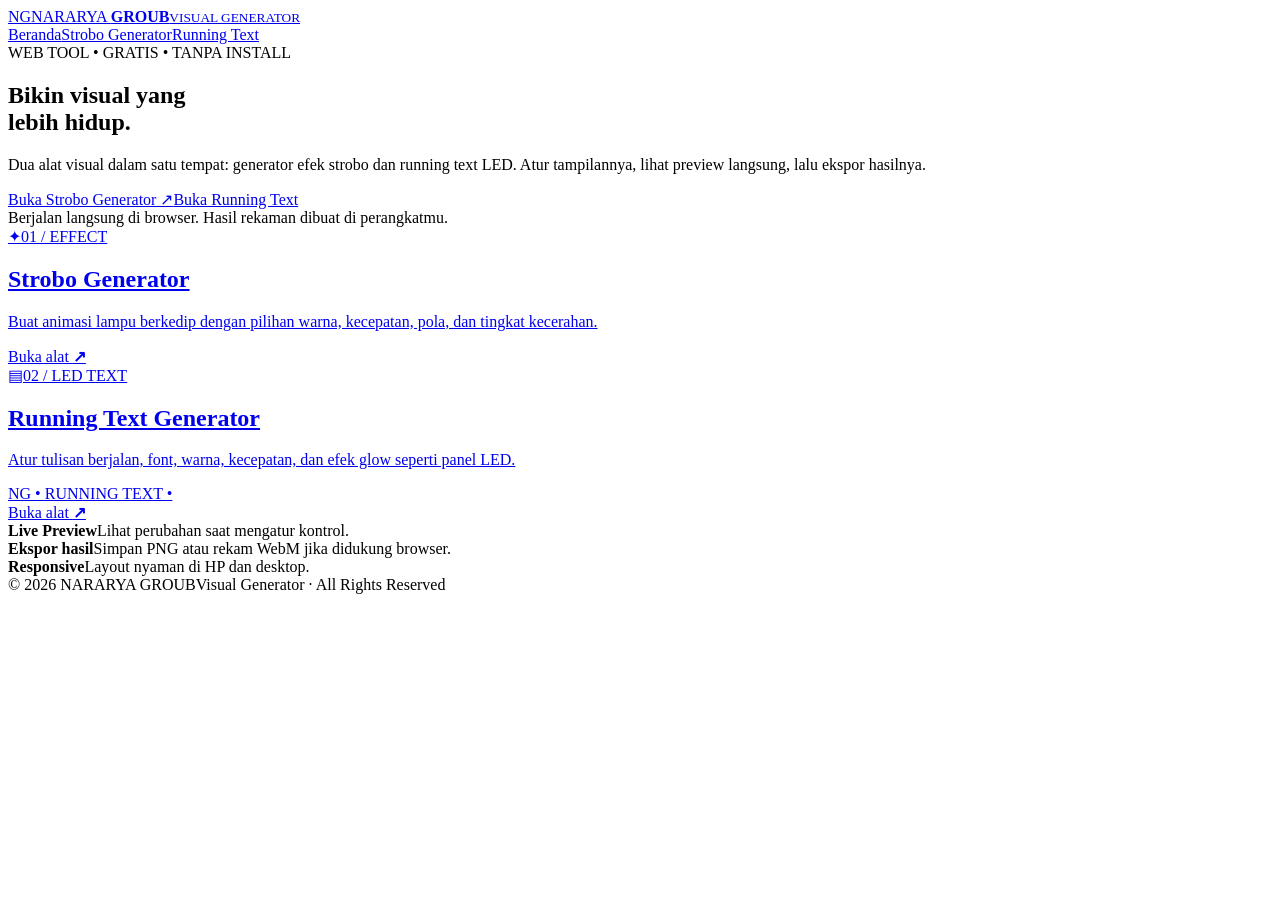
==== index.html @ 262e6a37 "Add Strobo and Running Text Generator website" ====
<!doctype html>
<html lang="id"><head><meta charset="utf-8"><meta name="viewport" content="width=device-width,initial-scale=1"><meta name="theme-color" content="#101116"><meta name="description" content="Generator strobo dan running text berbasis browser oleh Nararya Groub."><title>Nararya Groub | Strobo & Running Text Generator</title><link rel="stylesheet" href="assets/style.css"></head>
<body><header class="topbar"><a class="brand" href="index.html"><span class="brand-mark">NG</span><span>NARARYA <b>GROUB</b><small>VISUAL GENERATOR</small></span></a><nav><a class="active" href="index.html">Beranda</a><a href="strobo.html">Strobo Generator</a><a href="running-text.html">Running Text</a></nav></header>
<main class="container"><section class="hero"><div class="eyebrow"><span class="pulse"></span> WEB TOOL • GRATIS • TANPA INSTALL</div><h1>Bikin visual yang<br><span class="gradient">lebih hidup.</span></h1><p class="lead">Dua alat visual dalam satu tempat: generator efek strobo dan running text LED. Atur tampilannya, lihat preview langsung, lalu ekspor hasilnya.</p><div class="hero-actions"><a class="btn btn-primary" href="strobo.html">Buka Strobo Generator ↗</a><a class="btn btn-secondary" href="running-text.html">Buka Running Text</a></div><div class="hero-note">Berjalan langsung di browser. Hasil rekaman dibuat di perangkatmu.</div></section>
<section class="tool-grid"><a class="tool-card" href="strobo.html"><div class="card-top"><span class="icon-box">✦</span><span class="tag">01 / EFFECT</span></div><h2>Strobo Generator</h2><p>Buat animasi lampu berkedip dengan pilihan warna, kecepatan, pola, dan tingkat kecerahan.</p><div class="mini-preview strobo-mini"><i></i><i></i><i></i><i></i><i></i><i></i></div><span class="card-link">Buka alat <b>↗</b></span></a>
<a class="tool-card" href="running-text.html"><div class="card-top"><span class="icon-box">▤</span><span class="tag">02 / LED TEXT</span></div><h2>Running Text Generator</h2><p>Atur tulisan berjalan, font, warna, kecepatan, dan efek glow seperti panel LED.</p><div class="mini-preview text-mini"><span>NG • RUNNING TEXT •</span></div><span class="card-link">Buka alat <b>↗</b></span></a></section>
<section class="info-strip"><div><strong>Live Preview</strong><span>Lihat perubahan saat mengatur kontrol.</span></div><div><strong>Ekspor hasil</strong><span>Simpan PNG atau rekam WebM jika didukung browser.</span></div><div><strong>Responsive</strong><span>Layout nyaman di HP dan desktop.</span></div></section></main><footer class="footer"><span>© 2026 NARARYA GROUB</span><span>Visual Generator · All Rights Reserved</span></footer></body></html>
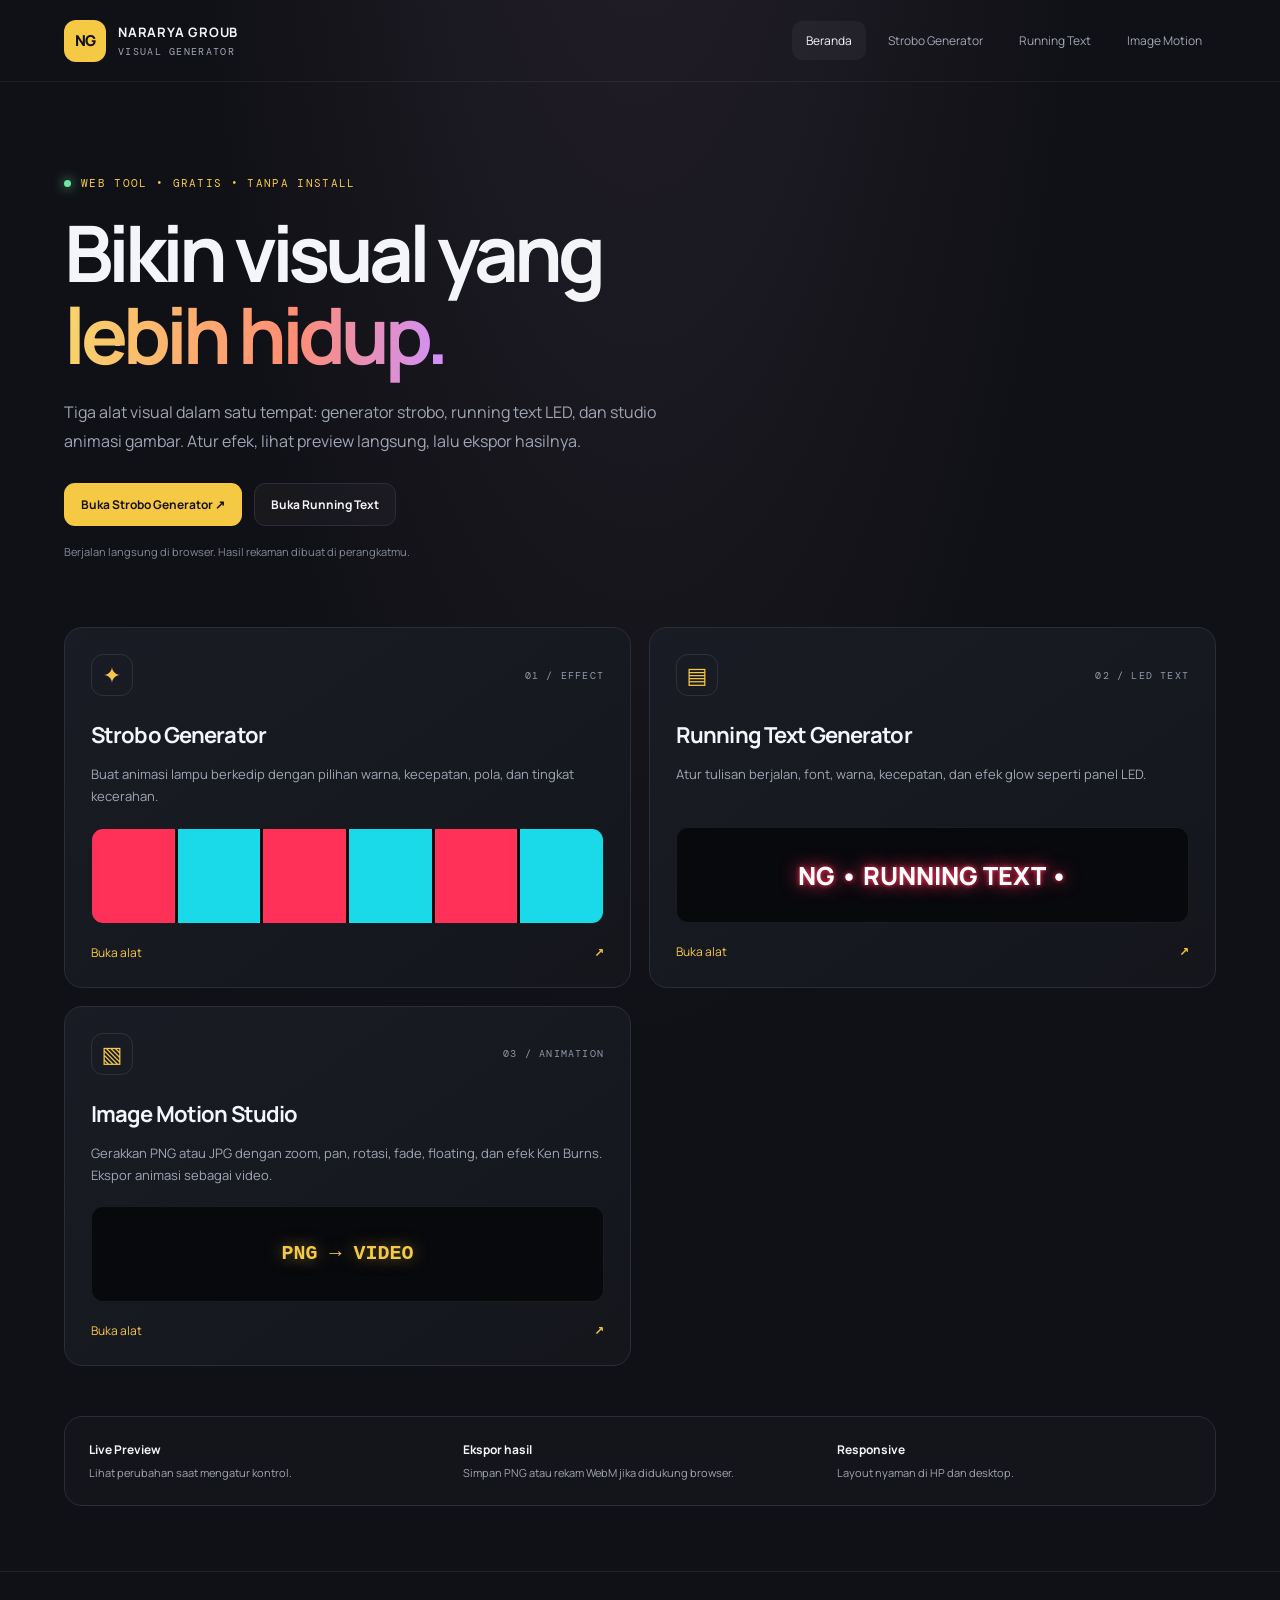
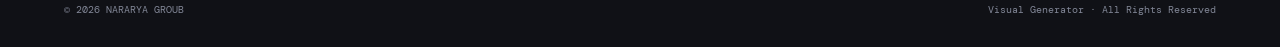
==== commit b84f0a40: "Link Image Motion Studio across website" ====
--- a/index.html
+++ b/index.html
@@ -1,7 +1,7 @@
 <!doctype html>
-<html lang="id"><head><meta charset="utf-8"><meta name="viewport" content="width=device-width,initial-scale=1"><meta name="theme-color" content="#101116"><meta name="description" content="Generator strobo dan running text berbasis browser oleh Nararya Groub."><title>Nararya Groub | Strobo & Running Text Generator</title><link rel="stylesheet" href="assets/style.css"></head>
-<body><header class="topbar"><a class="brand" href="index.html"><span class="brand-mark">NG</span><span>NARARYA <b>GROUB</b><small>VISUAL GENERATOR</small></span></a><nav><a class="active" href="index.html">Beranda</a><a href="strobo.html">Strobo Generator</a><a href="running-text.html">Running Text</a></nav></header>
-<main class="container"><section class="hero"><div class="eyebrow"><span class="pulse"></span> WEB TOOL • GRATIS • TANPA INSTALL</div><h1>Bikin visual yang<br><span class="gradient">lebih hidup.</span></h1><p class="lead">Dua alat visual dalam satu tempat: generator efek strobo dan running text LED. Atur tampilannya, lihat preview langsung, lalu ekspor hasilnya.</p><div class="hero-actions"><a class="btn btn-primary" href="strobo.html">Buka Strobo Generator ↗</a><a class="btn btn-secondary" href="running-text.html">Buka Running Text</a></div><div class="hero-note">Berjalan langsung di browser. Hasil rekaman dibuat di perangkatmu.</div></section>
+<html lang="id"><head><meta charset="utf-8"><meta name="viewport" content="width=device-width,initial-scale=1"><meta name="theme-color" content="#101116"><meta name="description" content="Generator strobo dan running text berbasis browser oleh Nararya Groub."><title>Nararya Groub | Strobo & Running Text Generator</title><link rel="stylesheet" href="assets/style.css"><style>.motion-label{font:700 20px monospace;color:#f6c945;text-shadow:0 0 16px #f6c94580}</style></head>
+<body><header class="topbar"><a class="brand" href="index.html"><span class="brand-mark">NG</span><span>NARARYA <b>GROUB</b><small>VISUAL GENERATOR</small></span></a><nav><a class="active" href="index.html">Beranda</a><a href="strobo.html">Strobo Generator</a><a href="running-text.html">Running Text</a><a href="image-motion.html">Image Motion</a></nav></header>
+<main class="container"><section class="hero"><div class="eyebrow"><span class="pulse"></span> WEB TOOL • GRATIS • TANPA INSTALL</div><h1>Bikin visual yang<br><span class="gradient">lebih hidup.</span></h1><p class="lead">Tiga alat visual dalam satu tempat: generator strobo, running text LED, dan studio animasi gambar. Atur efek, lihat preview langsung, lalu ekspor hasilnya.</p><div class="hero-actions"><a class="btn btn-primary" href="strobo.html">Buka Strobo Generator ↗</a><a class="btn btn-secondary" href="running-text.html">Buka Running Text</a></div><div class="hero-note">Berjalan langsung di browser. Hasil rekaman dibuat di perangkatmu.</div></section>
 <section class="tool-grid"><a class="tool-card" href="strobo.html"><div class="card-top"><span class="icon-box">✦</span><span class="tag">01 / EFFECT</span></div><h2>Strobo Generator</h2><p>Buat animasi lampu berkedip dengan pilihan warna, kecepatan, pola, dan tingkat kecerahan.</p><div class="mini-preview strobo-mini"><i></i><i></i><i></i><i></i><i></i><i></i></div><span class="card-link">Buka alat <b>↗</b></span></a>
-<a class="tool-card" href="running-text.html"><div class="card-top"><span class="icon-box">▤</span><span class="tag">02 / LED TEXT</span></div><h2>Running Text Generator</h2><p>Atur tulisan berjalan, font, warna, kecepatan, dan efek glow seperti panel LED.</p><div class="mini-preview text-mini"><span>NG • RUNNING TEXT •</span></div><span class="card-link">Buka alat <b>↗</b></span></a></section>
+<a class="tool-card" href="running-text.html"><div class="card-top"><span class="icon-box">▤</span><span class="tag">02 / LED TEXT</span></div><h2>Running Text Generator</h2><p>Atur tulisan berjalan, font, warna, kecepatan, dan efek glow seperti panel LED.</p><div class="mini-preview text-mini"><span>NG • RUNNING TEXT •</span></div><span class="card-link">Buka alat <b>↗</b></span></a><a class="tool-card" href="image-motion.html"><div class="card-top"><span class="icon-box">▧</span><span class="tag">03 / ANIMATION</span></div><h2>Image Motion Studio</h2><p>Gerakkan PNG atau JPG dengan zoom, pan, rotasi, fade, floating, dan efek Ken Burns. Ekspor animasi sebagai video.</p><div class="mini-preview"><span class="motion-label">PNG → VIDEO</span></div><span class="card-link">Buka alat <b>↗</b></span></a></section>
 <section class="info-strip"><div><strong>Live Preview</strong><span>Lihat perubahan saat mengatur kontrol.</span></div><div><strong>Ekspor hasil</strong><span>Simpan PNG atau rekam WebM jika didukung browser.</span></div><div><strong>Responsive</strong><span>Layout nyaman di HP dan desktop.</span></div></section></main><footer class="footer"><span>© 2026 NARARYA GROUB</span><span>Visual Generator · All Rights Reserved</span></footer></body></html>
--- a/assets/style.css
+++ b/assets/style.css
@@ -0,0 +1,3 @@
+@import url('https://fonts.googleapis.com/css2?family=DM+Mono:wght@400;500&family=Manrope:wght@400;500;600;700;800&display=swap');
+:root{--bg:#101116;--panel:#171920;--panel2:#1d2029;--line:#2a2e3a;--text:#f4f5f8;--muted:#a1a6b5;--accent:#f6c945;--red:#ff3158;--radius:18px}*{box-sizing:border-box}html{scroll-behavior:smooth}body{margin:0;background:radial-gradient(ellipse at 50% -25%,#25202b 0,transparent 50%),var(--bg);color:var(--text);font-family:Manrope,system-ui,sans-serif;min-height:100vh}a{color:inherit;text-decoration:none}.topbar{height:82px;border-bottom:1px solid #ffffff0e;display:flex;align-items:center;justify-content:space-between;padding:0 max(5vw,20px);gap:24px}.brand{display:flex;align-items:center;gap:12px;font-size:13px;font-weight:700;letter-spacing:.06em}.brand small{display:block;color:var(--muted);font:10px 'DM Mono',monospace;letter-spacing:.13em;margin-top:4px}.brand-mark{display:grid;place-items:center;width:42px;height:42px;background:var(--accent);color:#111;border-radius:12px;font-weight:900;letter-spacing:-.08em;font-size:15px}.topbar nav{display:flex;gap:8px;align-items:center}.topbar nav a{font-size:12px;color:var(--muted);padding:11px 14px;border-radius:10px}.topbar nav a:hover,.topbar nav a.active{color:var(--text);background:#ffffff0b}.container{width:min(1160px,90%);margin:auto}.hero{padding:94px 0 68px;max-width:800px}.eyebrow,.tag,.panel-heading,.small-label{font:11px 'DM Mono',monospace;letter-spacing:.12em}.eyebrow{color:var(--accent);display:flex;align-items:center;gap:10px}.pulse{height:7px;width:7px;border-radius:50%;background:#6ee7a4;box-shadow:0 0 12px #6ee7a4}.hero h1,.page-heading h1{font-size:clamp(42px,7vw,78px);line-height:1.05;letter-spacing:-.065em;margin:22px 0}.gradient{background:linear-gradient(95deg,#f8d66a,#ff8d73 60%,#ce91ff);color:transparent;background-clip:text}.lead{max-width:650px;color:var(--muted);font-size:16px;line-height:1.8}.hero-actions{display:flex;gap:12px;flex-wrap:wrap;margin-top:28px}.btn{border:1px solid transparent;border-radius:11px;padding:12px 16px;display:inline-flex;align-items:center;justify-content:center;gap:8px;font:700 12px Manrope,sans-serif;cursor:pointer;transition:.18s}.btn:hover{transform:translateY(-2px);filter:brightness(1.08)}.btn-primary{background:var(--accent);color:#17140a}.btn-secondary{background:#ffffff08;border-color:var(--line);color:var(--text)}.hero-note,.hint{font-size:11px;color:#858b9b;margin-top:18px}.tool-grid{display:grid;grid-template-columns:repeat(2,minmax(0,1fr));gap:18px}.tool-card{padding:26px;border:1px solid var(--line);border-radius:var(--radius);background:linear-gradient(145deg,#1a1c25,#14161c);transition:.2s}.tool-card:hover{border-color:#77717b;transform:translateY(-3px)}.card-top{display:flex;align-items:center;justify-content:space-between}.icon-box{display:grid;place-items:center;width:42px;height:42px;border:1px solid #ffffff18;border-radius:12px;color:var(--accent);font-size:22px}.tag,.small-label{color:#9298a9;font-size:10px}.tool-card h2{font-size:22px;margin:24px 0 8px;letter-spacing:-.04em}.tool-card p{font-size:13px;color:var(--muted);line-height:1.7;min-height:44px}.mini-preview{height:96px;border:1px solid #ffffff13;border-radius:12px;margin:20px 0;overflow:hidden;display:flex;align-items:center;justify-content:center;background:#08090d}.strobo-mini{gap:3px}.strobo-mini i{width:16.66%;height:100%;animation:blink .5s infinite alternate}.strobo-mini i:nth-child(odd){background:#ff3158}.strobo-mini i:nth-child(even){background:#1ad9e9;animation-delay:.25s}@keyframes blink{from{opacity:.25}to{opacity:1}}.text-mini span{font-size:clamp(14px,2.5vw,25px);font-weight:900;color:#fff;text-shadow:0 0 5px #ff3158,0 0 18px #ff3158;white-space:nowrap}.card-link{font-size:12px;color:var(--accent);display:flex;justify-content:space-between}.info-strip{display:grid;grid-template-columns:repeat(3,1fr);gap:20px;margin:50px 0 65px;padding:24px;border:1px solid var(--line);border-radius:var(--radius);background:#ffffff04}.info-strip div{display:flex;flex-direction:column;gap:7px}.info-strip strong{font-size:12px}.info-strip span{font-size:11px;color:var(--muted);line-height:1.5}.footer{border-top:1px solid #ffffff12;min-height:76px;padding:22px max(5vw,20px);display:flex;justify-content:space-between;align-items:center;color:#828797;font:10px 'DM Mono',monospace;gap:15px}.footer a{color:var(--accent)}.tool-page{padding-top:45px;padding-bottom:65px}.page-heading{display:flex;justify-content:space-between;align-items:center;gap:20px;margin-bottom:28px}.page-heading h1{font-size:clamp(35px,5vw,54px);margin:12px 0}.page-heading p{font-size:13px;color:var(--muted);margin:0}.status-pill{font:10px 'DM Mono',monospace;color:#9de6b8;border:1px solid #5dca8c45;border-radius:99px;padding:9px 12px;white-space:nowrap}.status-pill i{display:inline-block;width:6px;height:6px;background:#69d995;border-radius:50%;margin-right:7px}.workspace{display:grid;grid-template-columns:minmax(0,1.65fr) minmax(270px,.8fr);gap:18px;align-items:start}.preview-panel,.controls-panel{border:1px solid var(--line);border-radius:var(--radius);background:#171920;padding:18px;min-width:0}.panel-heading{display:flex;justify-content:space-between;align-items:center;color:#dfe1e9;margin-bottom:16px}.preview-panel canvas{width:100%;height:auto;aspect-ratio:16/9;display:block;background:#07080c;border:1px solid #ffffff13;border-radius:10px}.preview-actions{display:flex;gap:8px;flex-wrap:wrap;margin-top:14px}.preview-actions .btn{font-size:11px;padding:10px 12px}.controls-panel .field{display:block;font-size:11px;color:#d9dbe3;margin:17px 0}.field output{float:right;color:var(--accent);font:11px 'DM Mono',monospace}.field input:not([type=color]):not([type=checkbox]),.field select,.field textarea{display:block;width:100%;margin-top:9px}.field input[type=range]{accent-color:var(--accent)}.field select,.field textarea{background:#101116;color:var(--text);border:1px solid var(--line);border-radius:9px;padding:11px;font:12px Manrope,sans-serif;outline:none}.field textarea{resize:vertical;line-height:1.6}.field-row{display:grid;grid-template-columns:1fr 1fr;gap:12px}.field input[type=color]{display:block;width:100%;height:40px;margin-top:8px;border:1px solid var(--line);border-radius:8px;background:#101116;padding:4px}.check-field{display:flex;align-items:center;gap:9px;font-size:11px;color:#d9dbe3;margin:16px 0}.check-field input{accent-color:var(--accent)}.notice{font-size:10px;line-height:1.7;color:#e6c98a;background:#f6c9450a;border:1px solid #f6c94526;padding:12px;border-radius:10px;margin-top:22px}.hint{line-height:1.6}.recording{background:#ff3158!important;color:white!important}.small-label{letter-spacing:.08em}
+@media(max-width:800px){.topbar{height:auto;min-height:76px;align-items:flex-start;padding-top:15px;padding-bottom:12px;flex-direction:column;gap:10px}.topbar nav{width:100%;overflow:auto}.topbar nav a{white-space:nowrap;padding:9px 11px}.hero{padding:62px 0 45px}.workspace{grid-template-columns:1fr}.controls-panel{order:2}.page-heading{align-items:flex-start;flex-direction:column}.tool-grid{gap:12px}.tool-card{padding:18px}.info-strip{margin:30px 0;grid-template-columns:1fr;gap:17px}.tool-page{padding-top:30px}}@media(max-width:520px){.container{width:92%}.tool-grid{grid-template-columns:1fr}.hero h1{font-size:48px}.lead{font-size:14px}.preview-panel,.controls-panel{padding:12px}.preview-actions .btn{flex:1 1 42%;font-size:10px}.footer{align-items:flex-start;flex-direction:column}.status-pill{font-size:9px}}
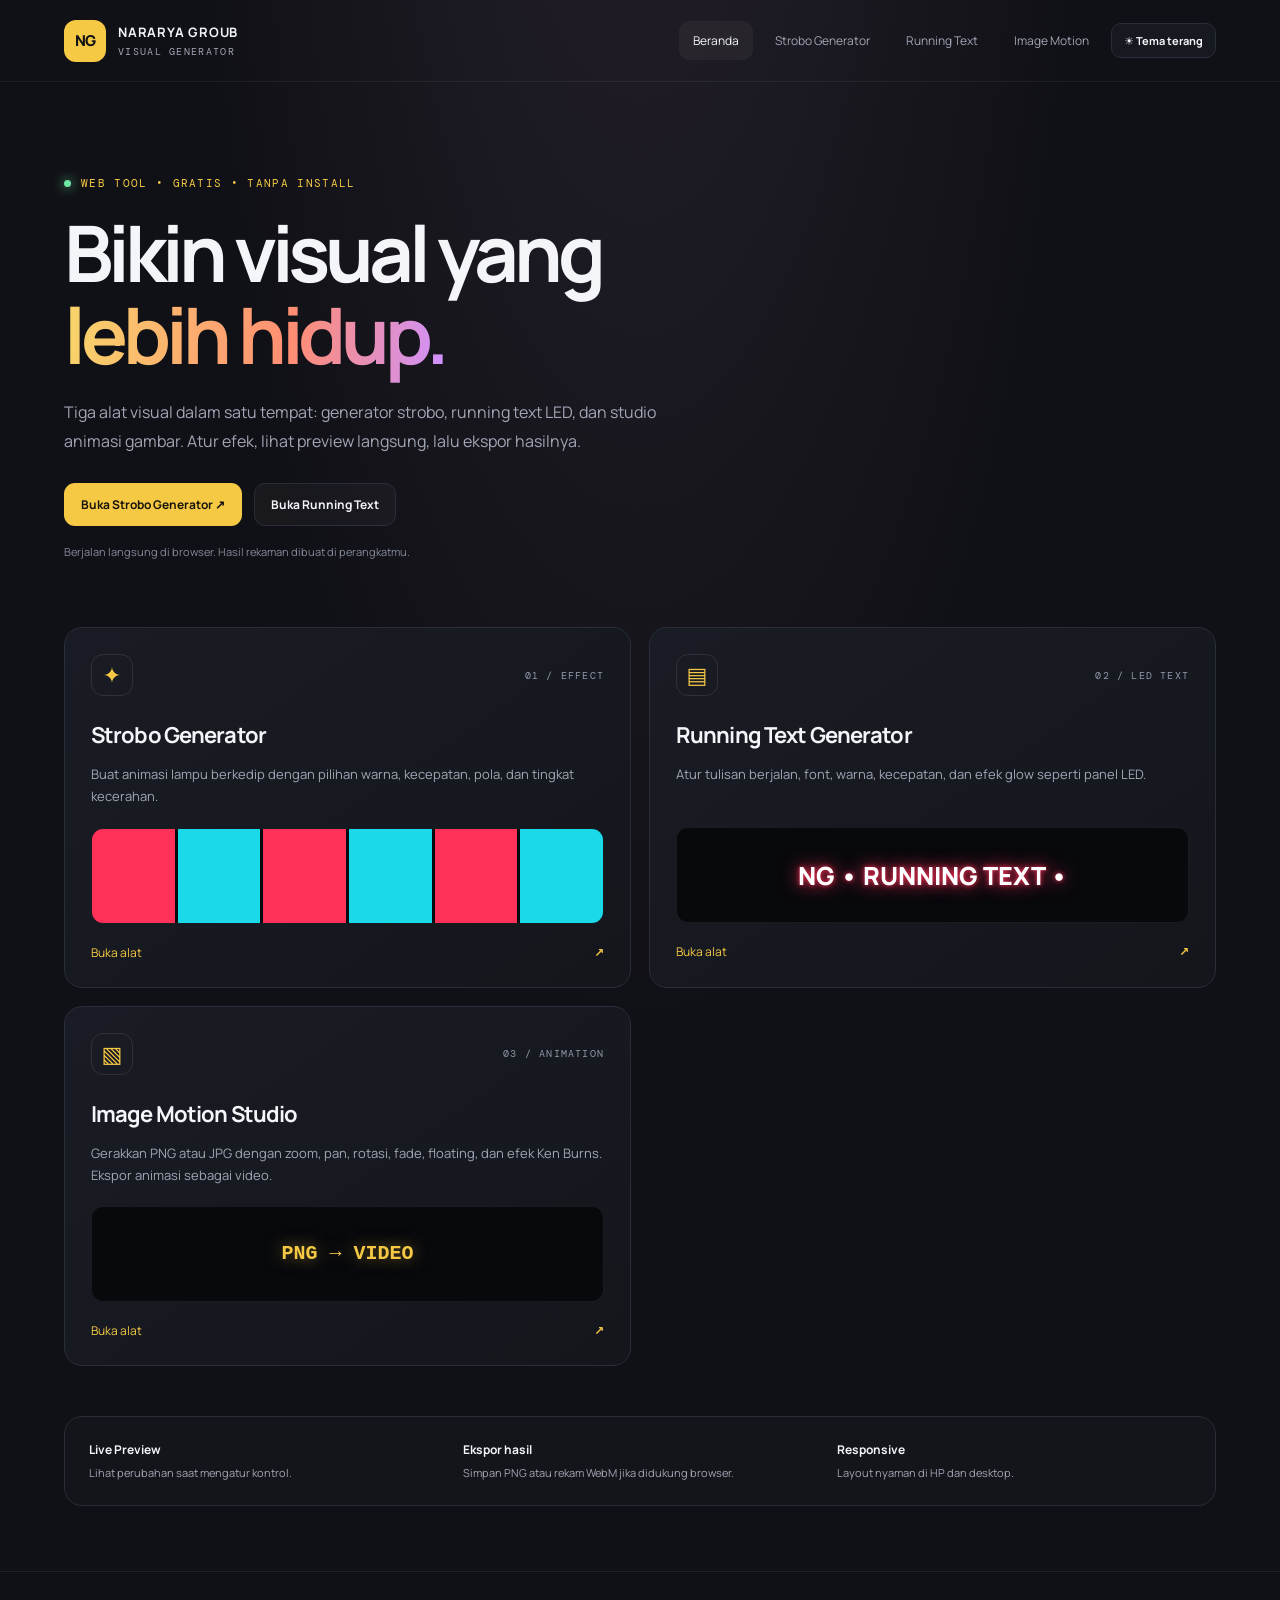
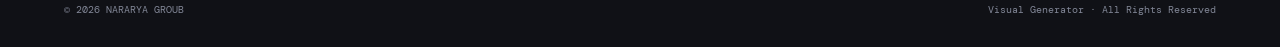
==== commit 0c9d611b: "Enable shared theme switch on index.html" ====
--- a/index.html
+++ b/index.html
@@ -4,4 +4,4 @@
 <main class="container"><section class="hero"><div class="eyebrow"><span class="pulse"></span> WEB TOOL • GRATIS • TANPA INSTALL</div><h1>Bikin visual yang<br><span class="gradient">lebih hidup.</span></h1><p class="lead">Tiga alat visual dalam satu tempat: generator strobo, running text LED, dan studio animasi gambar. Atur efek, lihat preview langsung, lalu ekspor hasilnya.</p><div class="hero-actions"><a class="btn btn-primary" href="strobo.html">Buka Strobo Generator ↗</a><a class="btn btn-secondary" href="running-text.html">Buka Running Text</a></div><div class="hero-note">Berjalan langsung di browser. Hasil rekaman dibuat di perangkatmu.</div></section>
 <section class="tool-grid"><a class="tool-card" href="strobo.html"><div class="card-top"><span class="icon-box">✦</span><span class="tag">01 / EFFECT</span></div><h2>Strobo Generator</h2><p>Buat animasi lampu berkedip dengan pilihan warna, kecepatan, pola, dan tingkat kecerahan.</p><div class="mini-preview strobo-mini"><i></i><i></i><i></i><i></i><i></i><i></i></div><span class="card-link">Buka alat <b>↗</b></span></a>
 <a class="tool-card" href="running-text.html"><div class="card-top"><span class="icon-box">▤</span><span class="tag">02 / LED TEXT</span></div><h2>Running Text Generator</h2><p>Atur tulisan berjalan, font, warna, kecepatan, dan efek glow seperti panel LED.</p><div class="mini-preview text-mini"><span>NG • RUNNING TEXT •</span></div><span class="card-link">Buka alat <b>↗</b></span></a><a class="tool-card" href="image-motion.html"><div class="card-top"><span class="icon-box">▧</span><span class="tag">03 / ANIMATION</span></div><h2>Image Motion Studio</h2><p>Gerakkan PNG atau JPG dengan zoom, pan, rotasi, fade, floating, dan efek Ken Burns. Ekspor animasi sebagai video.</p><div class="mini-preview"><span class="motion-label">PNG → VIDEO</span></div><span class="card-link">Buka alat <b>↗</b></span></a></section>
-<section class="info-strip"><div><strong>Live Preview</strong><span>Lihat perubahan saat mengatur kontrol.</span></div><div><strong>Ekspor hasil</strong><span>Simpan PNG atau rekam WebM jika didukung browser.</span></div><div><strong>Responsive</strong><span>Layout nyaman di HP dan desktop.</span></div></section></main><footer class="footer"><span>© 2026 NARARYA GROUB</span><span>Visual Generator · All Rights Reserved</span></footer></body></html>+<section class="info-strip"><div><strong>Live Preview</strong><span>Lihat perubahan saat mengatur kontrol.</span></div><div><strong>Ekspor hasil</strong><span>Simpan PNG atau rekam WebM jika didukung browser.</span></div><div><strong>Responsive</strong><span>Layout nyaman di HP dan desktop.</span></div></section></main><footer class="footer"><span>© 2026 NARARYA GROUB</span><span>Visual Generator · All Rights Reserved</span></footer><script src="assets/theme.js"></script></body></html>
--- a/assets/style.css
+++ b/assets/style.css
@@ -1,3 +1,21 @@
 @import url('https://fonts.googleapis.com/css2?family=DM+Mono:wght@400;500&family=Manrope:wght@400;500;600;700;800&display=swap');
 :root{--bg:#101116;--panel:#171920;--panel2:#1d2029;--line:#2a2e3a;--text:#f4f5f8;--muted:#a1a6b5;--accent:#f6c945;--red:#ff3158;--radius:18px}*{box-sizing:border-box}html{scroll-behavior:smooth}body{margin:0;background:radial-gradient(ellipse at 50% -25%,#25202b 0,transparent 50%),var(--bg);color:var(--text);font-family:Manrope,system-ui,sans-serif;min-height:100vh}a{color:inherit;text-decoration:none}.topbar{height:82px;border-bottom:1px solid #ffffff0e;display:flex;align-items:center;justify-content:space-between;padding:0 max(5vw,20px);gap:24px}.brand{display:flex;align-items:center;gap:12px;font-size:13px;font-weight:700;letter-spacing:.06em}.brand small{display:block;color:var(--muted);font:10px 'DM Mono',monospace;letter-spacing:.13em;margin-top:4px}.brand-mark{display:grid;place-items:center;width:42px;height:42px;background:var(--accent);color:#111;border-radius:12px;font-weight:900;letter-spacing:-.08em;font-size:15px}.topbar nav{display:flex;gap:8px;align-items:center}.topbar nav a{font-size:12px;color:var(--muted);padding:11px 14px;border-radius:10px}.topbar nav a:hover,.topbar nav a.active{color:var(--text);background:#ffffff0b}.container{width:min(1160px,90%);margin:auto}.hero{padding:94px 0 68px;max-width:800px}.eyebrow,.tag,.panel-heading,.small-label{font:11px 'DM Mono',monospace;letter-spacing:.12em}.eyebrow{color:var(--accent);display:flex;align-items:center;gap:10px}.pulse{height:7px;width:7px;border-radius:50%;background:#6ee7a4;box-shadow:0 0 12px #6ee7a4}.hero h1,.page-heading h1{font-size:clamp(42px,7vw,78px);line-height:1.05;letter-spacing:-.065em;margin:22px 0}.gradient{background:linear-gradient(95deg,#f8d66a,#ff8d73 60%,#ce91ff);color:transparent;background-clip:text}.lead{max-width:650px;color:var(--muted);font-size:16px;line-height:1.8}.hero-actions{display:flex;gap:12px;flex-wrap:wrap;margin-top:28px}.btn{border:1px solid transparent;border-radius:11px;padding:12px 16px;display:inline-flex;align-items:center;justify-content:center;gap:8px;font:700 12px Manrope,sans-serif;cursor:pointer;transition:.18s}.btn:hover{transform:translateY(-2px);filter:brightness(1.08)}.btn-primary{background:var(--accent);color:#17140a}.btn-secondary{background:#ffffff08;border-color:var(--line);color:var(--text)}.hero-note,.hint{font-size:11px;color:#858b9b;margin-top:18px}.tool-grid{display:grid;grid-template-columns:repeat(2,minmax(0,1fr));gap:18px}.tool-card{padding:26px;border:1px solid var(--line);border-radius:var(--radius);background:linear-gradient(145deg,#1a1c25,#14161c);transition:.2s}.tool-card:hover{border-color:#77717b;transform:translateY(-3px)}.card-top{display:flex;align-items:center;justify-content:space-between}.icon-box{display:grid;place-items:center;width:42px;height:42px;border:1px solid #ffffff18;border-radius:12px;color:var(--accent);font-size:22px}.tag,.small-label{color:#9298a9;font-size:10px}.tool-card h2{font-size:22px;margin:24px 0 8px;letter-spacing:-.04em}.tool-card p{font-size:13px;color:var(--muted);line-height:1.7;min-height:44px}.mini-preview{height:96px;border:1px solid #ffffff13;border-radius:12px;margin:20px 0;overflow:hidden;display:flex;align-items:center;justify-content:center;background:#08090d}.strobo-mini{gap:3px}.strobo-mini i{width:16.66%;height:100%;animation:blink .5s infinite alternate}.strobo-mini i:nth-child(odd){background:#ff3158}.strobo-mini i:nth-child(even){background:#1ad9e9;animation-delay:.25s}@keyframes blink{from{opacity:.25}to{opacity:1}}.text-mini span{font-size:clamp(14px,2.5vw,25px);font-weight:900;color:#fff;text-shadow:0 0 5px #ff3158,0 0 18px #ff3158;white-space:nowrap}.card-link{font-size:12px;color:var(--accent);display:flex;justify-content:space-between}.info-strip{display:grid;grid-template-columns:repeat(3,1fr);gap:20px;margin:50px 0 65px;padding:24px;border:1px solid var(--line);border-radius:var(--radius);background:#ffffff04}.info-strip div{display:flex;flex-direction:column;gap:7px}.info-strip strong{font-size:12px}.info-strip span{font-size:11px;color:var(--muted);line-height:1.5}.footer{border-top:1px solid #ffffff12;min-height:76px;padding:22px max(5vw,20px);display:flex;justify-content:space-between;align-items:center;color:#828797;font:10px 'DM Mono',monospace;gap:15px}.footer a{color:var(--accent)}.tool-page{padding-top:45px;padding-bottom:65px}.page-heading{display:flex;justify-content:space-between;align-items:center;gap:20px;margin-bottom:28px}.page-heading h1{font-size:clamp(35px,5vw,54px);margin:12px 0}.page-heading p{font-size:13px;color:var(--muted);margin:0}.status-pill{font:10px 'DM Mono',monospace;color:#9de6b8;border:1px solid #5dca8c45;border-radius:99px;padding:9px 12px;white-space:nowrap}.status-pill i{display:inline-block;width:6px;height:6px;background:#69d995;border-radius:50%;margin-right:7px}.workspace{display:grid;grid-template-columns:minmax(0,1.65fr) minmax(270px,.8fr);gap:18px;align-items:start}.preview-panel,.controls-panel{border:1px solid var(--line);border-radius:var(--radius);background:#171920;padding:18px;min-width:0}.panel-heading{display:flex;justify-content:space-between;align-items:center;color:#dfe1e9;margin-bottom:16px}.preview-panel canvas{width:100%;height:auto;aspect-ratio:16/9;display:block;background:#07080c;border:1px solid #ffffff13;border-radius:10px}.preview-actions{display:flex;gap:8px;flex-wrap:wrap;margin-top:14px}.preview-actions .btn{font-size:11px;padding:10px 12px}.controls-panel .field{display:block;font-size:11px;color:#d9dbe3;margin:17px 0}.field output{float:right;color:var(--accent);font:11px 'DM Mono',monospace}.field input:not([type=color]):not([type=checkbox]),.field select,.field textarea{display:block;width:100%;margin-top:9px}.field input[type=range]{accent-color:var(--accent)}.field select,.field textarea{background:#101116;color:var(--text);border:1px solid var(--line);border-radius:9px;padding:11px;font:12px Manrope,sans-serif;outline:none}.field textarea{resize:vertical;line-height:1.6}.field-row{display:grid;grid-template-columns:1fr 1fr;gap:12px}.field input[type=color]{display:block;width:100%;height:40px;margin-top:8px;border:1px solid var(--line);border-radius:8px;background:#101116;padding:4px}.check-field{display:flex;align-items:center;gap:9px;font-size:11px;color:#d9dbe3;margin:16px 0}.check-field input{accent-color:var(--accent)}.notice{font-size:10px;line-height:1.7;color:#e6c98a;background:#f6c9450a;border:1px solid #f6c94526;padding:12px;border-radius:10px;margin-top:22px}.hint{line-height:1.6}.recording{background:#ff3158!important;color:white!important}.small-label{letter-spacing:.08em}
 @media(max-width:800px){.topbar{height:auto;min-height:76px;align-items:flex-start;padding-top:15px;padding-bottom:12px;flex-direction:column;gap:10px}.topbar nav{width:100%;overflow:auto}.topbar nav a{white-space:nowrap;padding:9px 11px}.hero{padding:62px 0 45px}.workspace{grid-template-columns:1fr}.controls-panel{order:2}.page-heading{align-items:flex-start;flex-direction:column}.tool-grid{gap:12px}.tool-card{padding:18px}.info-strip{margin:30px 0;grid-template-columns:1fr;gap:17px}.tool-page{padding-top:30px}}@media(max-width:520px){.container{width:92%}.tool-grid{grid-template-columns:1fr}.hero h1{font-size:48px}.lead{font-size:14px}.preview-panel,.controls-panel{padding:12px}.preview-actions .btn{flex:1 1 42%;font-size:10px}.footer{align-items:flex-start;flex-direction:column}.status-pill{font-size:9px}}
+
+
+/* Theme switch: shared light mode */
+:root[data-theme="light"]{--bg:#f4f6fb;--panel:#ffffff;--panel2:#edf0f6;--line:#d9deea;--text:#202433;--muted:#606a7e;--accent:#d39b00;--red:#dc2349;color-scheme:light}
+:root[data-theme="light"] body{background:radial-gradient(ellipse at 50% -25%,#fff3d2 0,transparent 50%),var(--bg);color:var(--text)}
+:root[data-theme="light"] .topbar{border-bottom-color:#20243314}
+:root[data-theme="light"] .topbar nav a:hover,:root[data-theme="light"] .topbar nav a.active{background:#2024330b;color:var(--text)}
+:root[data-theme="light"] .tool-card{background:linear-gradient(145deg,#fff,#f0f3f9)}
+:root[data-theme="light"] .preview-panel,:root[data-theme="light"] .controls-panel{background:var(--panel)}
+:root[data-theme="light"] .field select,:root[data-theme="light"] .field textarea{background:#fff;color:var(--text)}
+:root[data-theme="light"] .field,:root[data-theme="light"] .check-field{color:var(--text)}
+:root[data-theme="light"] .btn-secondary{background:#fff;color:var(--text)}
+:root[data-theme="light"] .info-strip{background:#ffffffa8}
+:root[data-theme="light"] .notice{color:#6b4b00;background:#d39b0010;border-color:#d39b0040}
+:root[data-theme="light"] .mini-preview{background:#202433}
+.theme-toggle{border:1px solid var(--line);background:var(--panel);color:var(--text);border-radius:10px;padding:9px 12px;font:700 11px Manrope,system-ui,sans-serif;cursor:pointer;white-space:nowrap}
+.theme-toggle:hover{border-color:var(--accent);transform:translateY(-1px)}
+@media(max-width:800px){.theme-toggle{margin:0 0 0 auto}}
